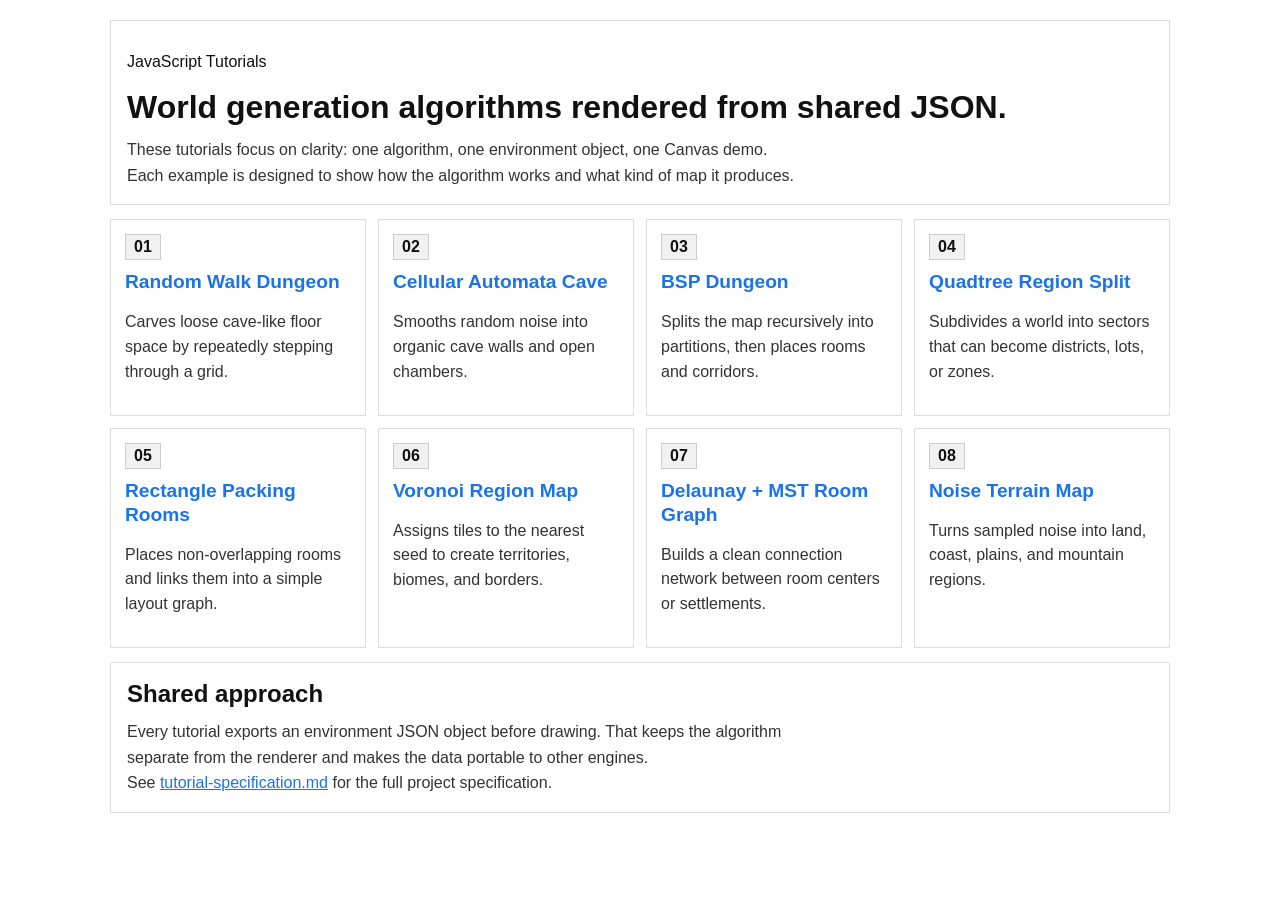
==== index.html @ 95a1bbda "first commit" ====
<!DOCTYPE html>
<html lang="en">
  <head>
    <meta charset="UTF-8" />
    <meta name="viewport" content="width=device-width, initial-scale=1.0" />
    <title>World Generation Tutorials</title>
    <link rel="stylesheet" href="./styles.css" />
  </head>
  <body>
    <main class="landing-page">
      <section class="hero">
        <p class="eyebrow">JavaScript Tutorials</p>
        <h1>World generation algorithms rendered from shared JSON.</h1>
        <p class="lede">
          These tutorials focus on clarity: one algorithm, one environment object, one Canvas demo.
          Each example is designed to show how the algorithm works and what kind of map it produces.
        </p>
      </section>

      <section class="card-grid">
        <a class="tutorial-card" href="./tutorials/01-random-walk/index.html">
          <span>01</span>
          <h2>Random Walk Dungeon</h2>
          <p>Carves loose cave-like floor space by repeatedly stepping through a grid.</p>
        </a>
        <a class="tutorial-card" href="./tutorials/02-cellular-automata/index.html">
          <span>02</span>
          <h2>Cellular Automata Cave</h2>
          <p>Smooths random noise into organic cave walls and open chambers.</p>
        </a>
        <a class="tutorial-card" href="./tutorials/03-bsp-dungeon/index.html">
          <span>03</span>
          <h2>BSP Dungeon</h2>
          <p>Splits the map recursively into partitions, then places rooms and corridors.</p>
        </a>
        <a class="tutorial-card" href="./tutorials/04-quadtree-region-split/index.html">
          <span>04</span>
          <h2>Quadtree Region Split</h2>
          <p>Subdivides a world into sectors that can become districts, lots, or zones.</p>
        </a>
        <a class="tutorial-card" href="./tutorials/05-rectangle-packing/index.html">
          <span>05</span>
          <h2>Rectangle Packing Rooms</h2>
          <p>Places non-overlapping rooms and links them into a simple layout graph.</p>
        </a>
        <a class="tutorial-card" href="./tutorials/06-voronoi-region-map/index.html">
          <span>06</span>
          <h2>Voronoi Region Map</h2>
          <p>Assigns tiles to the nearest seed to create territories, biomes, and borders.</p>
        </a>
        <a class="tutorial-card" href="./tutorials/07-delaunay-mst-room-graph/index.html">
          <span>07</span>
          <h2>Delaunay + MST Room Graph</h2>
          <p>Builds a clean connection network between room centers or settlements.</p>
        </a>
        <a class="tutorial-card" href="./tutorials/08-noise-terrain/index.html">
          <span>08</span>
          <h2>Noise Terrain Map</h2>
          <p>Turns sampled noise into land, coast, plains, and mountain regions.</p>
        </a>
      </section>

      <section class="note-panel">
        <h2>Shared approach</h2>
        <p>
          Every tutorial exports an environment JSON object before drawing. That keeps the algorithm
          separate from the renderer and makes the data portable to other engines.
        </p>
        <p>
          See <a href="./tutorial-specification.md">tutorial-specification.md</a> for the full project specification.
        </p>
      </section>
    </main>
  </body>
</html>
---- styles.css ----
* {
  box-sizing: border-box;
}

body {
  margin: 0;
  font-family: Arial, Helvetica, sans-serif;
  color: #111;
  background: #fff;
}

a {
  color: #1a73e8;
}

.landing-page,
.tutorial-page {
  max-width: 1100px;
  margin: 0 auto;
  padding: 20px;
}

.hero,
.note-panel,
.tutorial-shell,
.panel,
.json-panel,
.tutorial-copy {
  background: #fff;
  border: 1px solid #ddd;
  border-radius: 0;
  box-shadow: none;
}

.hero,
.note-panel {
  padding: 16px;
}

h1,
h2,
h3 {
  margin: 0 0 10px;
  line-height: 1.25;
}

h1 {
  font-size: 2rem;
}

.lede,
.note-panel p,
.tutorial-copy p,
.summary {
  margin: 0;
  max-width: 75ch;
  color: #333;
  line-height: 1.6;
}

.card-grid {
  display: grid;
  grid-template-columns: repeat(auto-fit, minmax(220px, 1fr));
  gap: 12px;
  margin: 14px 0;
}

.tutorial-card {
  display: block;
  min-height: 180px;
  padding: 14px;
  text-decoration: none;
  border: 1px solid #ddd;
  border-radius: 0;
  background: #fff;
}

.tutorial-card:hover {
  border-color: #999;
}

.tutorial-card span {
  display: inline-block;
  padding: 3px 8px;
  background: #f1f1f1;
  border: 1px solid #ccc;
  color: #111;
  font-weight: bold;
}

.tutorial-card h2 {
  margin-top: 10px;
  font-size: 1.2rem;
}

.tutorial-card p {
  color: #333;
  line-height: 1.55;
}

.tutorial-shell {
  display: grid;
  grid-template-columns: 2fr 1fr;
  gap: 12px;
  padding: 12px;
  margin-top: 12px;
}

.panel {
  padding: 12px;
}

canvas {
  width: 100%;
  height: auto;
  display: block;
  border-radius: 0;
  border: 1px solid #ccc;
  background: #0f1418;
  image-rendering: pixelated;
}

.control-grid {
  display: grid;
  grid-template-columns: repeat(2, minmax(0, 1fr));
  gap: 8px;
}

.field {
  display: flex;
  flex-direction: column;
  gap: 4px;
}

.field label {
  font-size: 0.9rem;
  font-weight: bold;
}

.field input,
.field select,
button {
  font: inherit;
}

.field input,
.field select {
  width: 100%;
  padding: 8px;
  border: 1px solid #ccc;
  border-radius: 0;
  background: white;
}

.button-row {
  display: flex;
  gap: 8px;
  flex-wrap: wrap;
  margin-top: 10px;
}

button {
  border: none;
  border-radius: 0;
  padding: 8px 14px;
  cursor: pointer;
  background: #2196f3;
  color: white;
  font-weight: normal;
  text-align: center;
  white-space: nowrap;
}

button.secondary {
  background: #4caf50;
}

button:hover {
  background: #0b7dda;
}

button.secondary:hover {
  background: #3e8e41;
}

.json-panel {
  padding: 12px;
  overflow: hidden;
}

pre {
  margin: 0;
  max-height: 420px;
  overflow: auto;
  padding: 8px;
  border-radius: 0;
  background: #f9f9f9;
  color: #111;
  border: 1px solid #ddd;
  font-family: Consolas, "Courier New", monospace;
  font-size: 0.85rem;
  line-height: 1.45;
}

.back-link {
  display: inline-block;
  margin-bottom: 10px;
  text-decoration: none;
  font-weight: bold;
}

.tutorial-copy {
  padding: 12px;
  margin-bottom: 10px;
}

.meta-list {
  margin: 8px 0 0;
  padding-left: 18px;
  color: #333;
}

@media (max-width: 900px) {
  .tutorial-shell {
    grid-template-columns: 1fr;
  }
}

@media (max-width: 640px) {
  .landing-page,
  .tutorial-page {
    padding: 12px;
  }

  .control-grid {
    grid-template-columns: 1fr;
  }
}
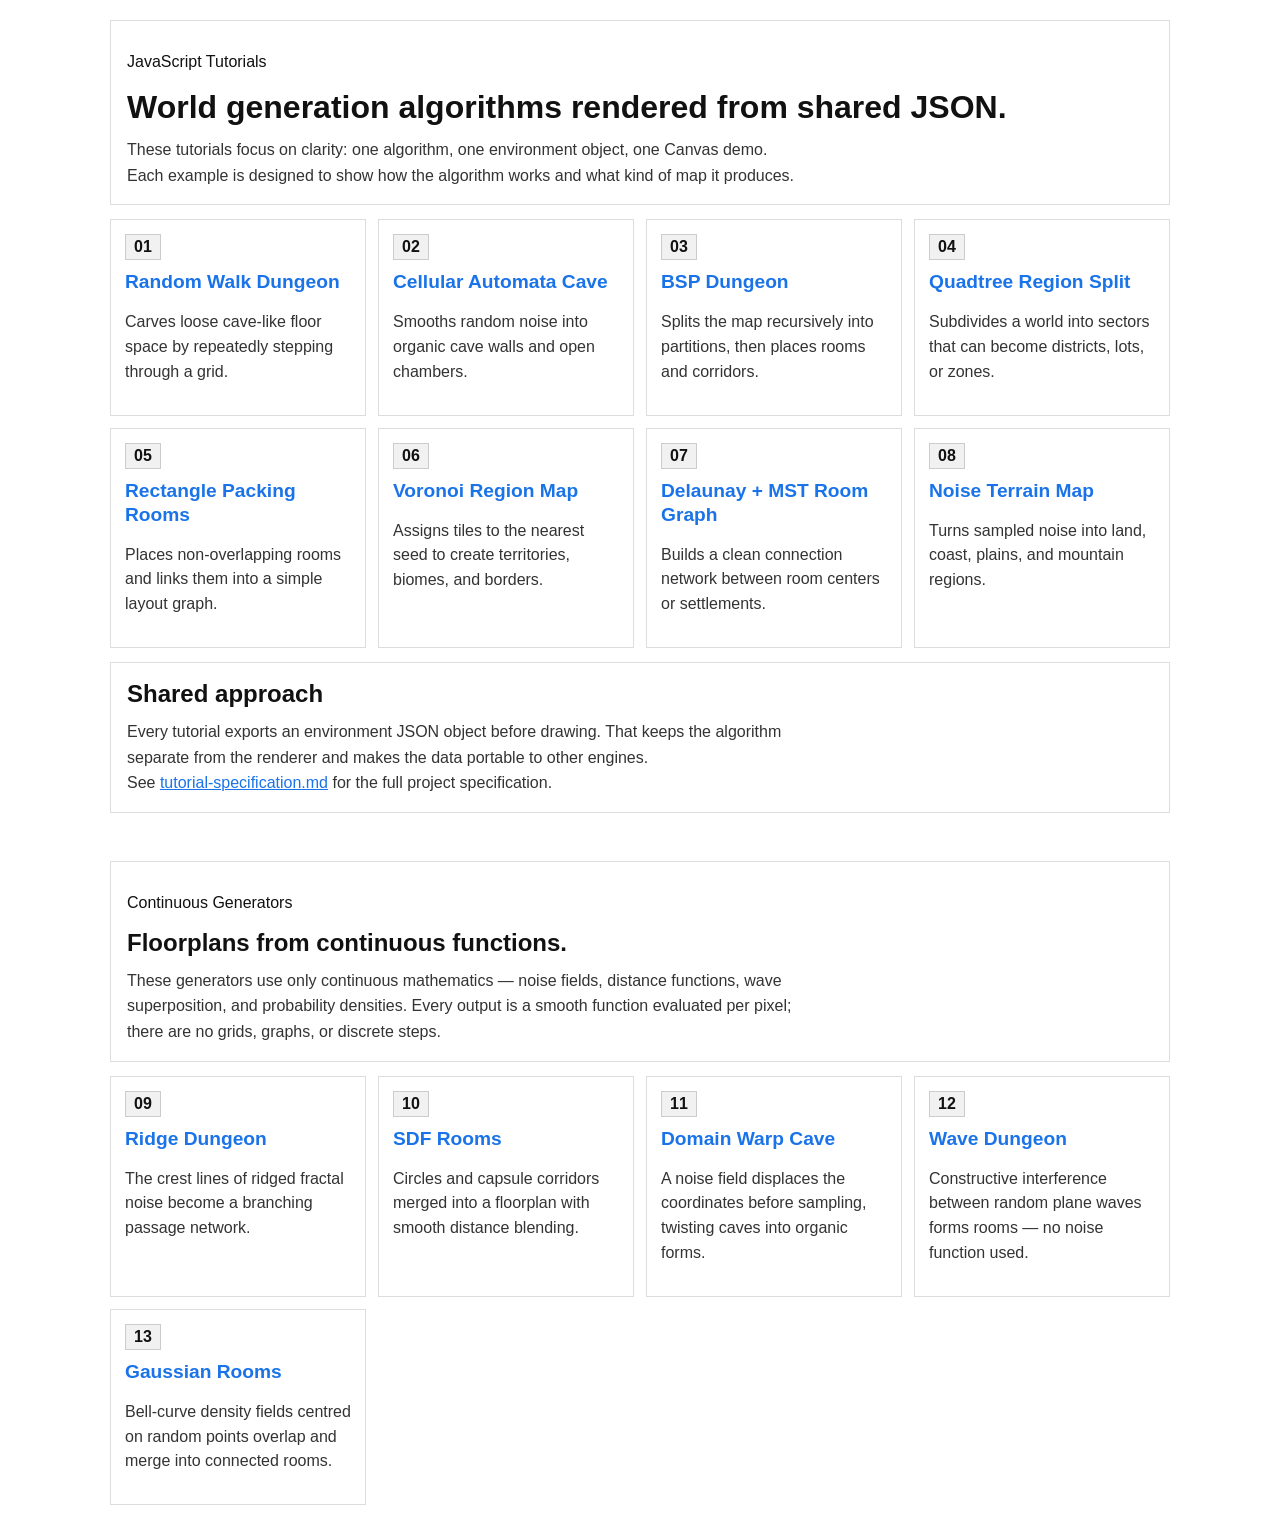
==== commit a1f1d388: "adding continuous functions" ====
--- a/index.html
+++ b/index.html
@@ -70,6 +70,44 @@
           See <a href="./tutorial-specification.md">tutorial-specification.md</a> for the full project specification.
         </p>
       </section>
+
+      <section class="hero" style="margin-top:3rem">
+        <p class="eyebrow">Continuous Generators</p>
+        <h2>Floorplans from continuous functions.</h2>
+        <p class="lede">
+          These generators use only continuous mathematics — noise fields, distance functions,
+          wave superposition, and probability densities. Every output is a smooth function
+          evaluated per pixel; there are no grids, graphs, or discrete steps.
+        </p>
+      </section>
+
+      <section class="card-grid">
+        <a class="tutorial-card" href="./tutorials/09-ridge-dungeon/index.html">
+          <span>09</span>
+          <h2>Ridge Dungeon</h2>
+          <p>The crest lines of ridged fractal noise become a branching passage network.</p>
+        </a>
+        <a class="tutorial-card" href="./tutorials/10-sdf-rooms/index.html">
+          <span>10</span>
+          <h2>SDF Rooms</h2>
+          <p>Circles and capsule corridors merged into a floorplan with smooth distance blending.</p>
+        </a>
+        <a class="tutorial-card" href="./tutorials/11-domain-warp-cave/index.html">
+          <span>11</span>
+          <h2>Domain Warp Cave</h2>
+          <p>A noise field displaces the coordinates before sampling, twisting caves into organic forms.</p>
+        </a>
+        <a class="tutorial-card" href="./tutorials/12-wave-dungeon/index.html">
+          <span>12</span>
+          <h2>Wave Dungeon</h2>
+          <p>Constructive interference between random plane waves forms rooms — no noise function used.</p>
+        </a>
+        <a class="tutorial-card" href="./tutorials/13-gaussian-rooms/index.html">
+          <span>13</span>
+          <h2>Gaussian Rooms</h2>
+          <p>Bell-curve density fields centred on random points overlap and merge into connected rooms.</p>
+        </a>
+      </section>
     </main>
   </body>
 </html>
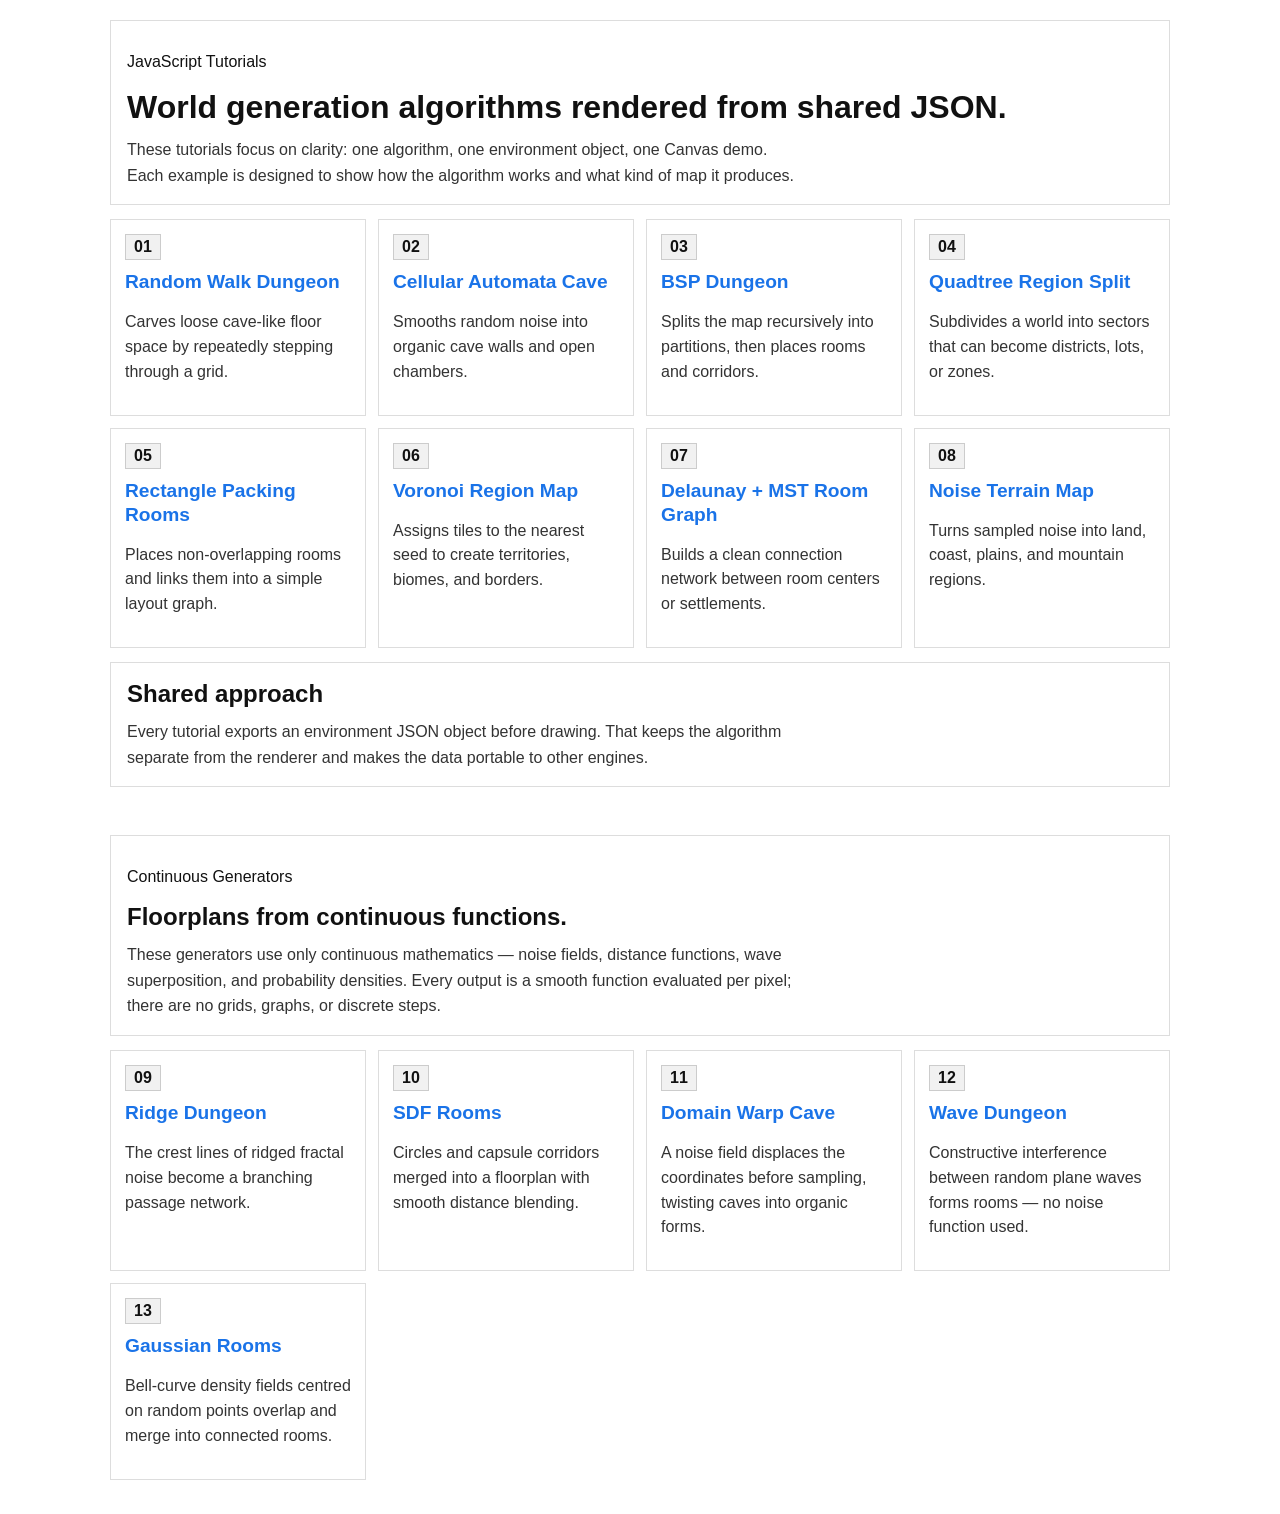
==== commit 595d2744: "Add export JSON to tutorials 09-13, remove spec link from index" ====
--- a/index.html
+++ b/index.html
@@ -66,9 +66,6 @@
           Every tutorial exports an environment JSON object before drawing. That keeps the algorithm
           separate from the renderer and makes the data portable to other engines.
         </p>
-        <p>
-          See <a href="./tutorial-specification.md">tutorial-specification.md</a> for the full project specification.
-        </p>
       </section>
 
       <section class="hero" style="margin-top:3rem">
--- a/styles.css
+++ b/styles.css
@@ -226,6 +226,58 @@
   }
 }
 
+.view-toggle-bar {
+  display: flex;
+  align-items: center;
+  gap: 8px;
+  margin-top: 12px;
+  flex-wrap: wrap;
+}
+
+.aframe-panel {
+  margin-top: 4px;
+  height: 520px;
+  position: relative;
+  overflow: hidden;
+  border: 1px solid #ddd;
+}
+
+.aframe-panel a-scene {
+  width: 100%;
+  height: 100%;
+  display: block;
+}
+
+.aframe-hint {
+  position: absolute;
+  bottom: 10px;
+  left: 50%;
+  transform: translateX(-50%);
+  background: rgba(0, 0, 0, 0.55);
+  color: #fff;
+  padding: 4px 14px;
+  font-size: 0.8rem;
+  pointer-events: none;
+  white-space: nowrap;
+  z-index: 10;
+}
+
+button.btn-3d {
+  background: #555;
+}
+
+button.btn-3d:hover {
+  background: #333;
+}
+
+button.btn-3d.active {
+  background: #2196f3;
+}
+
+button.btn-3d.active:hover {
+  background: #0b7dda;
+}
+
 @media (max-width: 640px) {
   .landing-page,
   .tutorial-page {
